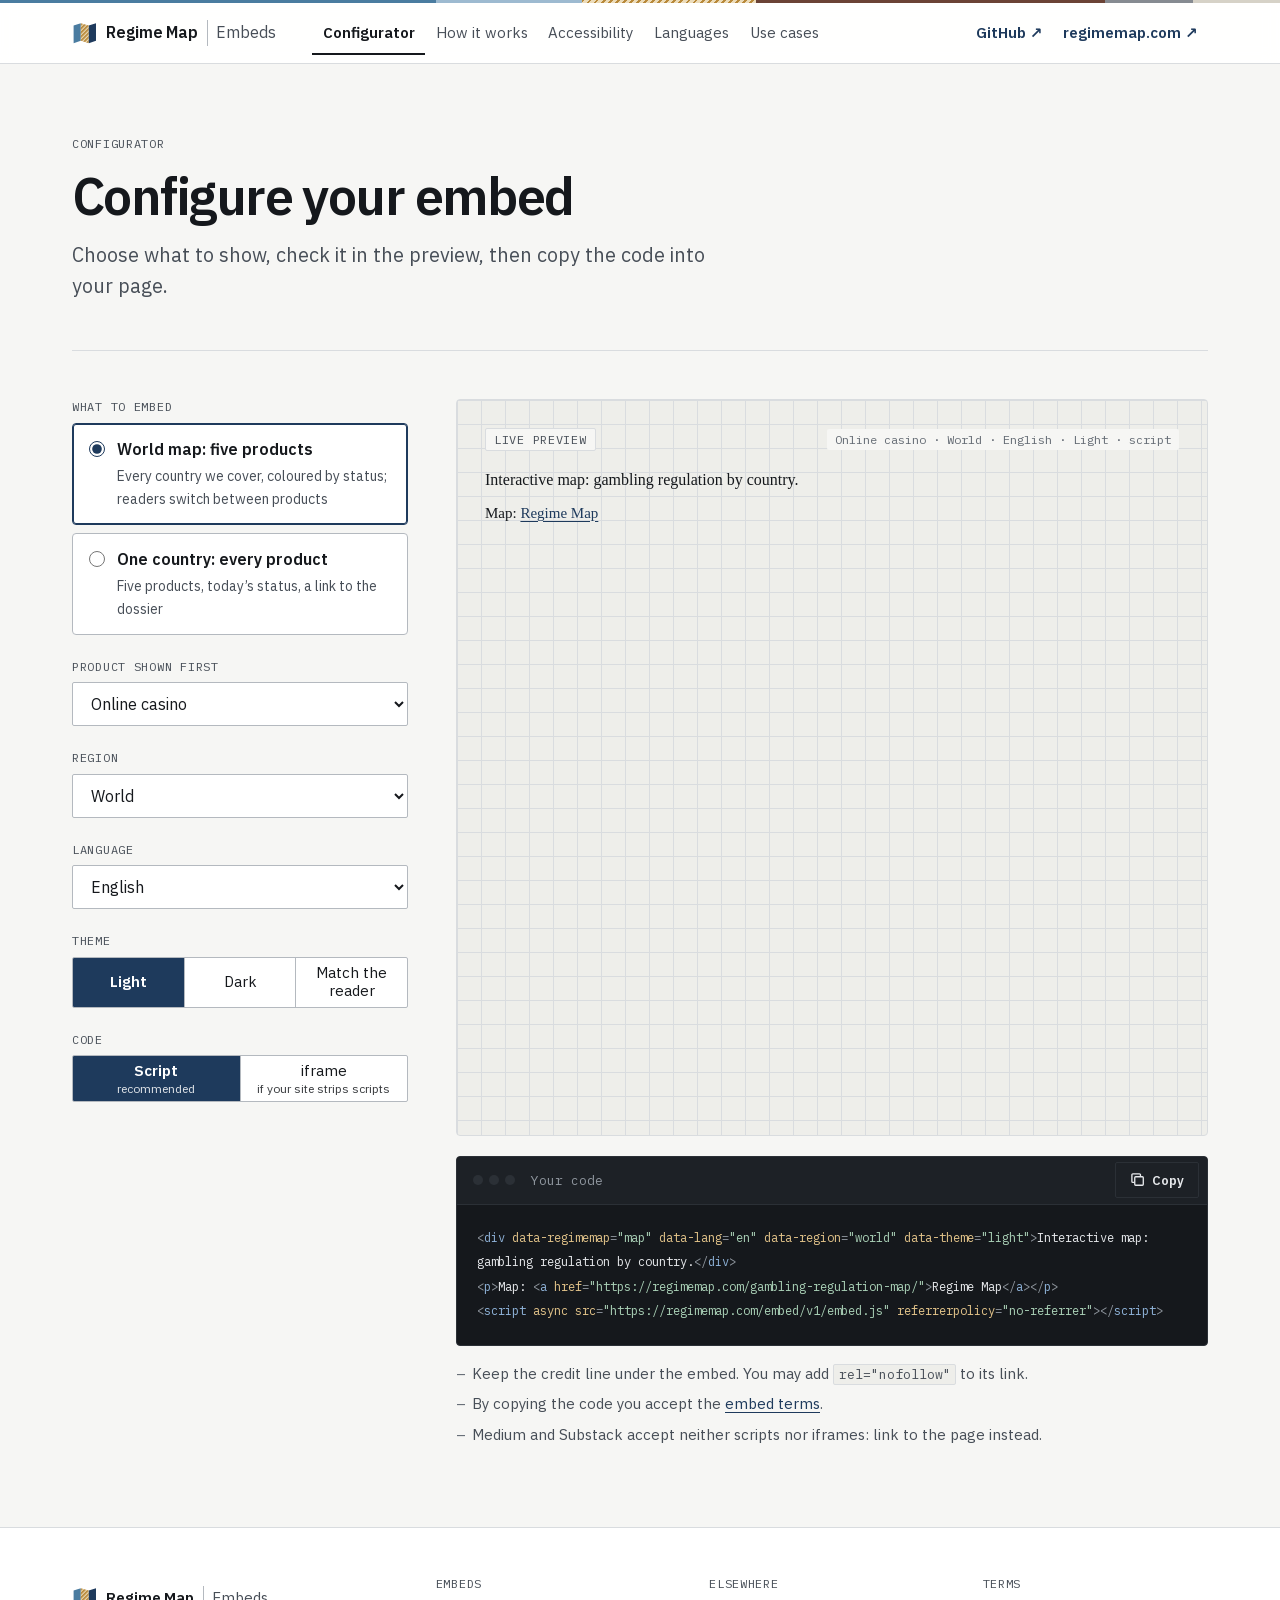
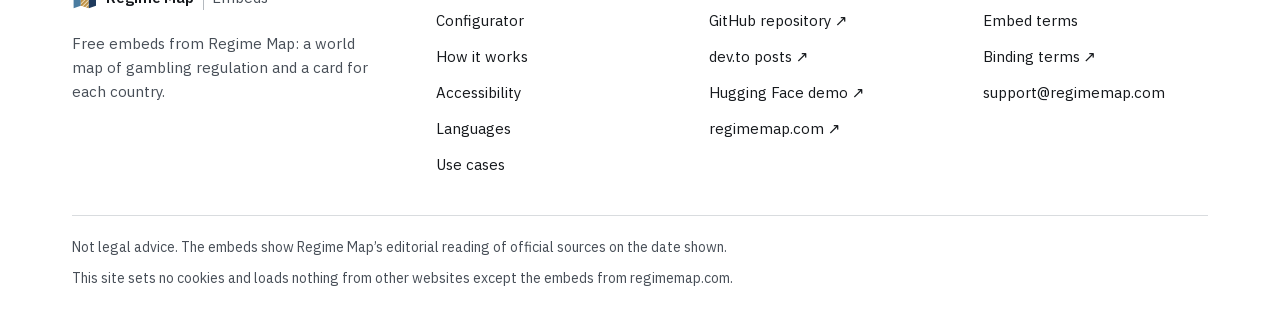
==== configurator/index.html @ 2eb3c9fe "Add configurator page Co-Authored-By: Claude Opus 5.5 <noreply@anthropic.com> Claude-Session: https" ====
<!DOCTYPE html>
<html lang="en">
<head>
<meta charset="utf-8">
<meta name="viewport" content="width=device-width, initial-scale=1">
<title>Configurator · Regime Map Embeds</title>
<meta name="description" content="Configure the Regime Map embed: the world map or one country, product, region, language, theme and code form. Preview it live and copy the code.">
<link rel="canonical" href="https://regimemap.github.io/configurator/">
<meta property="og:type" content="website">
<meta property="og:site_name" content="Regime Map Embeds">
<meta property="og:title" content="Configurator · Regime Map Embeds">
<meta property="og:description" content="Configure the Regime Map embed: the world map or one country, product, region, language, theme and code form. Preview it live and copy the code.">
<meta property="og:url" content="https://regimemap.github.io/configurator/">
<meta property="og:image" content="https://regimemap.github.io/assets/og/og-configurator.png">
<meta property="og:image:width" content="1200">
<meta property="og:image:height" content="630">
<meta name="twitter:card" content="summary_large_image">
<meta name="theme-color" content="#f6f6f4" media="(prefers-color-scheme: light)">
<meta name="theme-color" content="#121417" media="(prefers-color-scheme: dark)">
<link rel="icon" href="../assets/img/favicon.svg" type="image/svg+xml">
<link rel="preload" href="../assets/fonts/plex-sans-400-latin.woff2" as="font" type="font/woff2" crossorigin>
<link rel="stylesheet" href="../assets/site.css?v=20261107">
<script src="../assets/site.js?v=20261107" defer></script>
<script src="../assets/configurator.js?v=20261107" defer></script>
<script async src="https://regimemap.com/embed/v1/embed.js" referrerpolicy="no-referrer"></script>
<script type="application/ld+json">
{
 "@context": "https://schema.org",
 "@type": "WebPage",
 "name": "Configurator",
 "url": "https://regimemap.github.io/configurator/",
 "inLanguage": "en",
 "publisher": {
  "@type": "Organization",
  "name": "Regime Map",
  "url": "https://regimemap.com/"
 }
}
</script>
</head>
<body>
<a class="skip" href="#main">Skip to content</a>
<header class="hd"><div class="stripe" aria-hidden="true"><i></i><i></i><i></i><i></i><i></i><i></i></div>
  <div class="wrap hd-in">
    <a class="brand" href="../"><svg viewBox="0 0 32 32" aria-hidden="true" focusable="false"><defs><pattern id="mk2" patternUnits="userSpaceOnUse" width="3.6" height="3.6" patternTransform="rotate(45)"><rect class="mh1" width="3.6" height="3.6"/><rect class="mh2" x="2.2" width="1.4" height="3.6"/></pattern></defs><polygon class="m1" points="2,7 11,4 11,26 2,29"/><polygon points="11,4 21,7 21,29 11,26" fill="url(#mk2)"/><polygon class="m3" points="21,7 30,4 30,26 21,29"/></svg><b>Regime Map</b><span>Embeds</span></a>
    <nav aria-label="Main"><ul class="nav"><li><a href="../configurator/" aria-current="page">Configurator</a></li><li><a href="../how-it-works/">How it works</a></li><li><a href="../accessibility/">Accessibility</a></li><li><a href="../languages/">Languages</a></li><li><a href="../use-cases/">Use cases</a></li></ul></nav>
    <ul class="hd-ext"><li><a href="https://github.com/regimemap/regimemap-embed-examples">GitHub ↗</a></li><li><a href="https://regimemap.com/">regimemap.com ↗</a></li></ul>
    <details class="menu"><summary>Menu</summary><nav class="menu-panel" aria-label="Main (mobile)"><ul><li><a href="../">Home</a></li><li><a href="../configurator/" aria-current="page">Configurator</a></li><li><a href="../how-it-works/">How it works</a></li><li><a href="../accessibility/">Accessibility</a></li><li><a href="../languages/">Languages</a></li><li><a href="../use-cases/">Use cases</a></li></ul><ul><li><a href="https://github.com/regimemap/regimemap-embed-examples">GitHub ↗</a></li><li><a href="https://regimemap.com/">regimemap.com ↗</a></li></ul></nav></details>
  </div>
</header>
<main id="main"><div class="wrap">
<header class="page-h"><span class="label">Configurator</span><h1>Configure your embed</h1><p>Choose what to show, check it in the preview, then copy the code into your page.</p></header>
<div class="cfg">
<form class="cfg-controls" id="cfg-form" aria-label="Embed options" onsubmit="return false">
  <fieldset id="cfg-kind"><legend class="label">What to embed</legend><div class="cfg-kind"><label><input type="radio" name="kind" value="map" checked><b>World map: five products</b><small>Every country we cover, coloured by status; readers switch between products</small></label><label><input type="radio" name="kind" value="country"><b>One country: every product</b><small>Five products, today’s status, a link to the dossier</small></label></div></fieldset>
  <div class="cfg-field" data-for="map"><label class="label" for="cfg-product">Product shown first</label><select id="cfg-product" name="product"><option value="online_casino">Online casino</option><option value="sports_betting">Sports betting</option><option value="poker">Poker</option><option value="lottery">Lottery</option><option value="land_based">Land-based</option></select></div>
  <div class="cfg-field" data-for="map"><label class="label" for="cfg-region">Region</label><select id="cfg-region" name="region"><option value="world">World</option><option value="europe">Europe</option><option value="americas">Americas</option><option value="africa">Africa</option><option value="asia">Asia and Pacific</option></select></div>
  <div class="cfg-field" data-for="country" hidden><label class="label" for="cfg-country">Country</label><input id="cfg-country" name="country" type="search" list="cfg-countries" value="France" data-iso="FR" autocomplete="off" spellcheck="false" placeholder="Type a country"><datalist id="cfg-countries"><option value="Åland Islands" data-iso="AX"></option><option value="Albania" data-iso="AL"></option><option value="Andorra" data-iso="AD"></option><option value="Angola" data-iso="AO"></option><option value="Argentina" data-iso="AR"></option><option value="Armenia" data-iso="AM"></option><option value="Australia" data-iso="AU"></option><option value="Austria" data-iso="AT"></option><option value="Azerbaijan" data-iso="AZ"></option><option value="Belarus" data-iso="BY"></option><option value="Belgium" data-iso="BE"></option><option value="Bolivia" data-iso="BO"></option><option value="Bosnia &amp; Herzegovina" data-iso="BA"></option><option value="Brazil" data-iso="BR"></option><option value="Bulgaria" data-iso="BG"></option><option value="Canada" data-iso="CA"></option><option value="Cape Verde" data-iso="CV"></option><option value="Chile" data-iso="CL"></option><option value="Colombia" data-iso="CO"></option><option value="Comoros" data-iso="KM"></option><option value="Costa Rica" data-iso="CR"></option><option value="Croatia" data-iso="HR"></option><option value="Cuba" data-iso="CU"></option><option value="Curaçao" data-iso="CW"></option><option value="Cyprus" data-iso="CY"></option><option value="Czech Republic" data-iso="CZ"></option><option value="Denmark" data-iso="DK"></option><option value="Dominican Republic" data-iso="DO"></option><option value="Ecuador" data-iso="EC"></option><option value="El Salvador" data-iso="SV"></option><option value="Equatorial Guinea" data-iso="GQ"></option><option value="Estonia" data-iso="EE"></option><option value="Faroe Islands" data-iso="FO"></option><option value="Finland" data-iso="FI"></option><option value="France" data-iso="FR"></option><option value="Georgia" data-iso="GE"></option><option value="Germany" data-iso="DE"></option><option value="Ghana" data-iso="GH"></option><option value="Gibraltar" data-iso="GI"></option><option value="Greece" data-iso="GR"></option><option value="Guatemala" data-iso="GT"></option><option value="Guernsey" data-iso="GG"></option><option value="Honduras" data-iso="HN"></option><option value="Hong Kong" data-iso="HK"></option><option value="Hungary" data-iso="HU"></option><option value="Iceland" data-iso="IS"></option><option value="India" data-iso="IN"></option><option value="Ireland" data-iso="IE"></option><option value="Isle of Man" data-iso="IM"></option><option value="Italy" data-iso="IT"></option><option value="Japan" data-iso="JP"></option><option value="Jersey" data-iso="JE"></option><option value="Kazakhstan" data-iso="KZ"></option><option value="Kenya" data-iso="KE"></option><option value="Kyrgyzstan" data-iso="KG"></option><option value="Latvia" data-iso="LV"></option><option value="Liechtenstein" data-iso="LI"></option><option value="Lithuania" data-iso="LT"></option><option value="Luxembourg" data-iso="LU"></option><option value="Macau" data-iso="MO"></option><option value="Malta" data-iso="MT"></option><option value="Mexico" data-iso="MX"></option><option value="Moldova" data-iso="MD"></option><option value="Monaco" data-iso="MC"></option><option value="Montenegro" data-iso="ME"></option><option value="Mozambique" data-iso="MZ"></option><option value="Netherlands" data-iso="NL"></option><option value="New Zealand" data-iso="NZ"></option><option value="Nicaragua" data-iso="NI"></option><option value="Nigeria" data-iso="NG"></option><option value="North Macedonia" data-iso="MK"></option><option value="Norway" data-iso="NO"></option><option value="Panama" data-iso="PA"></option><option value="Paraguay" data-iso="PY"></option><option value="Peru" data-iso="PE"></option><option value="Philippines" data-iso="PH"></option><option value="Poland" data-iso="PL"></option><option value="Portugal" data-iso="PT"></option><option value="Puerto Rico" data-iso="PR"></option><option value="Romania" data-iso="RO"></option><option value="Russia" data-iso="RU"></option><option value="San Marino" data-iso="SM"></option><option value="Serbia" data-iso="RS"></option><option value="Singapore" data-iso="SG"></option><option value="Slovakia" data-iso="SK"></option><option value="Slovenia" data-iso="SI"></option><option value="South Africa" data-iso="ZA"></option><option value="South Korea" data-iso="KR"></option><option value="Spain" data-iso="ES"></option><option value="Sweden" data-iso="SE"></option><option value="Switzerland" data-iso="CH"></option><option value="Tajikistan" data-iso="TJ"></option><option value="Turkey" data-iso="TR"></option><option value="Turkmenistan" data-iso="TM"></option><option value="Ukraine" data-iso="UA"></option><option value="United Kingdom" data-iso="GB"></option><option value="United States" data-iso="US"></option><option value="Uruguay" data-iso="UY"></option><option value="Uzbekistan" data-iso="UZ"></option><option value="Venezuela" data-iso="VE"></option></datalist></div>
  <div class="cfg-field"><label class="label" for="cfg-lang">Language</label><select id="cfg-lang" name="lang"><optgroup label="Regime Map’s languages"><option value="en" lang="en">English</option><option value="es" lang="es">Español</option><option value="no" lang="no">Norsk</option><option value="pt" lang="pt">Português</option><option value="ja" lang="ja">日本語</option><option value="ko" lang="ko">한국어</option><option value="ru" lang="ru">Русский</option></optgroup><optgroup label="More languages"><option value="sq" lang="sq">Shqip</option><option value="hy" lang="hy">Հայերեն</option><option value="az" lang="az">Azərbaycanca</option><option value="bg" lang="bg">Български</option><option value="ca" lang="ca">Català</option><option value="zh-Hant" lang="zh-Hant">繁體中文</option><option value="hr" lang="hr">Hrvatski</option><option value="cs" lang="cs">Čeština</option><option value="da" lang="da">Dansk</option><option value="nl" lang="nl">Nederlands</option><option value="et" lang="et">Eesti</option><option value="fi" lang="fi">Suomi</option><option value="fr" lang="fr">Français</option><option value="ka" lang="ka">ქართული</option><option value="de" lang="de">Deutsch</option><option value="el" lang="el">Ελληνικά</option><option value="hu" lang="hu">Magyar</option><option value="is" lang="is">Íslenska</option><option value="it" lang="it">Italiano</option><option value="kk" lang="kk">Қазақ тілі</option><option value="lv" lang="lv">Latviešu</option><option value="lt" lang="lt">Lietuvių</option><option value="mk" lang="mk">Македонски</option><option value="pl" lang="pl">Polski</option><option value="ro" lang="ro">Română</option><option value="sr-Latn" lang="sr-Latn">Srpski</option><option value="sk" lang="sk">Slovenčina</option><option value="sl" lang="sl">Slovenščina</option><option value="sv" lang="sv">Svenska</option><option value="tr" lang="tr">Türkçe</option><option value="uk" lang="uk">Українська</option><option value="uz" lang="uz">Oʻzbekcha</option></optgroup></select></div>
  <fieldset id="cfg-theme"><legend class="label">Theme</legend><div class="seg"><label><input type="radio" name="theme" value="light" checked>Light</label><label><input type="radio" name="theme" value="dark">Dark</label><label><input type="radio" name="theme" value="auto">Match the reader</label></div></fieldset>
  <fieldset id="cfg-form-kind"><legend class="label">Code</legend><div class="seg"><label><input type="radio" name="form" value="script" checked>Script<small>recommended</small></label><label><input type="radio" name="form" value="iframe">iframe<small>if your site strips scripts</small></label></div></fieldset>
</form>
<div class="cfg-out">
  <section class="cfg-preview" aria-labelledby="pv-h"><div class="cfg-preview-h"><h2 class="label" id="pv-h">Live preview</h2><span class="cfg-status" id="cfg-status" aria-live="polite"></span></div><div class="cfg-stage" id="cfg-preview" data-kind="map" data-form="script"></div></section>
  <section aria-labelledby="code-h"><h2 class="sr" id="code-h">Your code</h2><div class="code"><div class="code-h"><span class="dots" aria-hidden="true"><i></i><i></i><i></i></span><span class="fn">Your code</span><button class="copy" id="cfg-copy" type="button" data-copy="#cfg-code"><svg viewBox="0 0 16 16" aria-hidden="true"><rect x="5" y="5" width="9" height="9" rx="1" fill="none" stroke="currentColor" stroke-width="1.4"/><path d="M11 5V3a1 1 0 0 0-1-1H3a1 1 0 0 0-1 1v7a1 1 0 0 0 1 1h2" fill="none" stroke="currentColor" stroke-width="1.4"/></svg><span class="idle">Copy</span><span class="ok">Copied</span><span class="sr sr-live" aria-live="polite"></span></button></div><pre><code id="cfg-code"><span class="t-pun">&lt;</span><span class="t-tag">div</span> <span class="t-attr">data-regimemap</span><span class="t-pun">=</span><span class="t-str">&quot;map&quot;</span> <span class="t-attr">data-lang</span><span class="t-pun">=</span><span class="t-str">&quot;en&quot;</span> <span class="t-attr">data-region</span><span class="t-pun">=</span><span class="t-str">&quot;world&quot;</span> <span class="t-attr">data-theme</span><span class="t-pun">=</span><span class="t-str">&quot;light&quot;</span><span class="t-pun">&gt;</span>Interactive map: gambling regulation by country.<span class="t-pun">&lt;/</span><span class="t-tag">div</span><span class="t-pun">&gt;</span>
<span class="t-pun">&lt;</span><span class="t-tag">p</span><span class="t-pun">&gt;</span>Map: <span class="t-pun">&lt;</span><span class="t-tag">a</span> <span class="t-attr">href</span><span class="t-pun">=</span><span class="t-str">&quot;https://regimemap.com/gambling-regulation-map/&quot;</span><span class="t-pun">&gt;</span>Regime Map<span class="t-pun">&lt;/</span><span class="t-tag">a</span><span class="t-pun">&gt;</span><span class="t-pun">&lt;/</span><span class="t-tag">p</span><span class="t-pun">&gt;</span>
<span class="t-pun">&lt;</span><span class="t-tag">script</span> <span class="t-attr">async</span> <span class="t-attr">src</span><span class="t-pun">=</span><span class="t-str">&quot;https://regimemap.com/embed/v1/embed.js&quot;</span> <span class="t-attr">referrerpolicy</span><span class="t-pun">=</span><span class="t-str">&quot;no-referrer&quot;</span><span class="t-pun">&gt;</span><span class="t-pun">&lt;/</span><span class="t-tag">script</span><span class="t-pun">&gt;</span></code></pre></div>
  <ul class="code-notes"><li>Keep the credit line under the embed. You may add <code>rel="nofollow"</code> to its link.</li><li>By copying the code you accept the <a href="../terms/">embed terms</a>.</li><li>Medium and Substack accept neither scripts nor iframes: link to the page instead.</li></ul></section>
</div>
</div>
</div></main>
<footer class="ft">
  <div class="wrap">
    <div class="ft-in">
      <div><a class="brand" href="../"><svg viewBox="0 0 32 32" aria-hidden="true" focusable="false"><defs><pattern id="mk3" patternUnits="userSpaceOnUse" width="3.6" height="3.6" patternTransform="rotate(45)"><rect class="mh1" width="3.6" height="3.6"/><rect class="mh2" x="2.2" width="1.4" height="3.6"/></pattern></defs><polygon class="m1" points="2,7 11,4 11,26 2,29"/><polygon points="11,4 21,7 21,29 11,26" fill="url(#mk3)"/><polygon class="m3" points="21,7 30,4 30,26 21,29"/></svg><b>Regime Map</b><span>Embeds</span></a><p class="ft-blurb">Free embeds from Regime Map: a world map of gambling regulation and a card for each country.</p></div>
      <nav aria-labelledby="f1"><h2 id="f1">Embeds</h2><ul><li><a href="../configurator/">Configurator</a></li><li><a href="../how-it-works/">How it works</a></li><li><a href="../accessibility/">Accessibility</a></li><li><a href="../languages/">Languages</a></li><li><a href="../use-cases/">Use cases</a></li></ul></nav>
      <nav aria-labelledby="f2"><h2 id="f2">Elsewhere</h2><ul><li><a href="https://github.com/regimemap/regimemap-embed-examples">GitHub repository ↗</a></li><li><a href="https://dev.to/regimemap">dev.to posts ↗</a></li><li><a href="https://huggingface.co/spaces/regimemap/embeds">Hugging Face demo ↗</a></li><li><a href="https://regimemap.com/">regimemap.com ↗</a></li></ul></nav>
      <nav aria-labelledby="f3"><h2 id="f3">Terms</h2><ul><li><a href="../terms/">Embed terms</a></li><li><a href="https://regimemap.com/data-api/#embed-terms">Binding terms ↗</a></li><li><a href="mailto:support@regimemap.com">support@regimemap.com</a></li></ul></nav>
    </div>
    <div class="ft-legal"><p>Not legal advice. The embeds show Regime Map’s editorial reading of official sources on the date shown.</p><p>This site sets no cookies and loads nothing from other websites except the embeds from regimemap.com.</p></div>
  </div>
</footer>
</body>
</html>
---- assets/site.css ----
/* Regime Map Embeds — regimemap.github.io. One stylesheet; tokens from regimemap.com. See DESIGN-NOTES.md. */
@font-face { font-family: "IBM Plex Sans"; font-style: normal; font-weight: 100 700; font-display: swap; src: url(fonts/plex-sans-400-latin.woff2) format("woff2"); unicode-range: U+0000-00FF, U+0131, U+0152-0153, U+02BB-02BC, U+02C6, U+02DA, U+02DC, U+0304, U+0308, U+0329, U+2000-206F, U+20AC, U+2122, U+2191, U+2193, U+2212, U+2215, U+FEFF, U+FFFD; }
@font-face { font-family: "IBM Plex Mono"; font-style: normal; font-weight: 400; font-display: swap; src: url(fonts/plex-mono-400-latin.woff2) format("woff2"); unicode-range: U+0000-00FF, U+0131, U+0152-0153, U+02BB-02BC, U+02C6, U+02DA, U+02DC, U+0304, U+0308, U+0329, U+2000-206F, U+20AC, U+2122, U+2191, U+2193, U+2212, U+2215, U+FEFF, U+FFFD; }

:root {
  color-scheme: light dark;
  --bg: #f6f6f4; --surface: #ffffff; --sunk: #eeeeea; --ink: #15181c; --ink-2: #474e57; --ink-3: #636a73; --rule: #d9dcdf; --rule-2: #b4b9bf;
  --accent: #1e3a5c; --accent-hover: #15304e; --accent-tint: #e7edf3; --on-accent: #ffffff;
  --st-licensed: #4a7ca0; --st-monopoly: #9dbad0; --st-varies: #b8893a; --st-varies-bg: #ecdcba; --st-prohibited: #6b4336; --st-unregulated: #868b91; --st-na: #d6d2c7; --st-none: #eaeae5;
  --code-bg: #15181c; --code-head: #1d2126; --code-ink: #e6e8eb; --code-dim: #8f969e; --code-tag: #8fb3d9; --code-attr: #e3c48a; --code-str: #a9d0b6; --code-rule: #2b3036;
  --mark-1: #4a7ca0; --mark-h1: #b8893a; --mark-h2: #ecdcba; --mark-3: #1e3a5c;
  --sans: "IBM Plex Sans", system-ui, -apple-system, "Segoe UI", "Helvetica Neue", Arial, sans-serif;
  --mono: "IBM Plex Mono", ui-monospace, SFMono-Regular, Menlo, Consolas, monospace;
  --wrap: 76rem; --gutter: clamp(1rem, 4vw, 2.5rem); --tap: 44px;
}
@media (prefers-color-scheme: dark) { :root:not([data-theme=light]) {
  --bg: #121417; --surface: #1a1d21; --sunk: #16191c; --ink: #e6e8eb; --ink-2: #b0b6be; --ink-3: #8f969e; --rule: #30353b; --rule-2: #4a5058;
  --accent: #8fb3d9; --accent-hover: #a9c6e4; --accent-tint: #1f2a36; --on-accent: #121417;
  --st-licensed: #5e90b6; --st-monopoly: #a6c1d4; --st-varies: #c49c52; --st-varies-bg: #4e4127; --st-prohibited: #a2685a; --st-unregulated: #7d848c; --st-na: #50555b; --st-none: #2a2e33;
  --code-bg: #0d0f11; --code-head: #15181b; --code-rule: #262b30;
  --mark-1: #5e90b6; --mark-h1: #c49c52; --mark-h2: #4e4127; --mark-3: #8fb3d9; } }
:root[data-theme=light] { color-scheme: light; }
:root[data-theme=dark] { color-scheme: dark;
  --bg: #121417; --surface: #1a1d21; --sunk: #16191c; --ink: #e6e8eb; --ink-2: #b0b6be; --ink-3: #8f969e; --rule: #30353b; --rule-2: #4a5058;
  --accent: #8fb3d9; --accent-hover: #a9c6e4; --accent-tint: #1f2a36; --on-accent: #121417;
  --st-licensed: #5e90b6; --st-monopoly: #a6c1d4; --st-varies: #c49c52; --st-varies-bg: #4e4127; --st-prohibited: #a2685a; --st-unregulated: #7d848c; --st-na: #50555b; --st-none: #2a2e33;
  --code-bg: #0d0f11; --code-head: #15181b; --code-rule: #262b30;
  --mark-1: #5e90b6; --mark-h1: #c49c52; --mark-h2: #4e4127; --mark-3: #8fb3d9; }

*, *::before, *::after { box-sizing: border-box; }
html { -webkit-text-size-adjust: 100%; text-size-adjust: 100%; scroll-padding-top: 5rem; }
body { margin: 0; background: var(--bg); color: var(--ink); font: 400 1rem/1.6 var(--sans); -webkit-font-smoothing: antialiased; }
h1, h2, h3, h4, p, ul, ol, dl, dd, figure, pre { margin: 0; }
ul, ol { padding: 0; }
img, svg { display: block; max-width: 100%; height: auto; }
a { color: var(--accent); text-decoration-thickness: 1px; text-underline-offset: 0.18em; }
a:hover { color: var(--accent-hover); text-decoration-thickness: 2px; }
:focus-visible { outline: 2px solid var(--accent); outline-offset: 2px; border-radius: 2px; }
h1, h2, h3 { font-weight: 600; letter-spacing: -0.02em; color: var(--ink); text-wrap: balance; }
p, li, dd, td { text-wrap: pretty; }
code, kbd { font-family: var(--mono); font-size: 0.875em; }
:not(pre) > code { padding: 0.1em 0.35em; background: var(--sunk); border: 1px solid var(--rule); border-radius: 2px; white-space: nowrap; }
kbd { display: inline-block; min-width: 1.8em; padding: 0.1em 0.45em; background: var(--surface); border: 1px solid var(--rule-2); border-bottom-width: 2px; border-radius: 4px; text-align: center; font-size: 0.8125rem; }
.wrap { max-width: var(--wrap); margin: 0 auto; padding: 0 var(--gutter); }
.label { font: 400 0.75rem/1.3 var(--mono); letter-spacing: 0.06em; text-transform: uppercase; color: var(--ink-2); }
.sr { position: absolute; width: 1px; height: 1px; overflow: hidden; clip: rect(0 0 0 0); white-space: nowrap; }
.skip { position: absolute; left: 0.5rem; top: -4rem; z-index: 60; padding: 0.6rem 1rem; background: var(--accent); color: var(--on-accent); font-weight: 600; border-radius: 2px; }
.skip:focus { top: 0.5rem; color: var(--on-accent); }

/* status stripe: the brand accent */
.stripe { display: flex; height: 3px; }
.stripe i { flex: 1; background: var(--c); }
.stripe i:nth-child(1) { --c: var(--st-licensed); flex: 3; } .stripe i:nth-child(2) { --c: var(--st-monopoly); }
.stripe i:nth-child(3) { flex: 1.2; background: repeating-linear-gradient(135deg, var(--st-varies) 0 2px, var(--st-varies-bg) 2px 5px); }
.stripe i:nth-child(4) { --c: var(--st-prohibited); flex: 2.4; } .stripe i:nth-child(5) { --c: var(--st-unregulated); flex: 0.6; } .stripe i:nth-child(6) { --c: var(--st-na); flex: 0.6; }

/* ---- header ---- */
.hd { position: sticky; top: 0; z-index: 40; background: color-mix(in srgb, var(--surface) 92%, transparent); backdrop-filter: saturate(1.4) blur(8px); border-bottom: 1px solid var(--rule); }
.hd-in { display: flex; align-items: center; gap: 0.5rem 1.25rem; min-height: 3.75rem; }
.brand { display: inline-flex; align-items: center; gap: 0.55rem; min-height: var(--tap); color: var(--ink); text-decoration: none; white-space: nowrap; }
.brand:hover { color: var(--ink); }
.brand svg { width: 1.6rem; height: 1.6rem; flex: none; }
.brand b { font-weight: 600; letter-spacing: -0.01em; }
.brand span { padding-left: 0.55rem; border-left: 1px solid var(--rule-2); color: var(--ink-2); }
.m1 { fill: var(--mark-1); } .m3 { fill: var(--mark-3); } .mh1 { fill: var(--mark-h1); } .mh2 { fill: var(--mark-h2); }
.nav { display: flex; align-items: center; gap: 0; margin-left: 1rem; list-style: none; }
.nav a, .hd-ext a { display: inline-flex; align-items: center; min-height: var(--tap); padding: 0 0.65rem; color: var(--ink-2); font-size: 0.9375rem; text-decoration: none; white-space: nowrap; }
.nav a:hover, .hd-ext a:hover { color: var(--ink); }
.nav a[aria-current] { color: var(--ink); font-weight: 600; box-shadow: inset 0 -2px 0 var(--ink); }
.hd-ext { display: flex; margin-left: auto; list-style: none; }
.hd-ext a { color: var(--accent); font-weight: 600; }
.menu { display: none; position: relative; margin-left: auto; }
.menu summary { display: inline-flex; align-items: center; gap: 0.5rem; min-height: var(--tap); padding: 0 0.85rem; border: 1px solid var(--rule-2); border-radius: 2px; list-style: none; cursor: pointer; font-size: 0.9375rem; }
.menu summary::-webkit-details-marker { display: none; }
.menu summary::before { content: ""; width: 0.9rem; height: 0.6rem; border-block: 1.5px solid currentColor; background: linear-gradient(currentColor, currentColor) center / 100% 1.5px no-repeat; }
.menu[open] summary::before { border: 0; height: 0.9rem; background: linear-gradient(45deg, transparent 45%, currentColor 45% 55%, transparent 55%), linear-gradient(-45deg, transparent 45%, currentColor 45% 55%, transparent 55%); }
.menu-panel { position: absolute; right: 0; top: calc(100% + 0.5rem); width: min(20rem, calc(100vw - 2rem)); padding: 0.5rem 0; background: var(--surface); border: 1px solid var(--rule-2); border-radius: 4px; }
.menu-panel ul { list-style: none; }
.menu-panel a { display: flex; align-items: center; min-height: var(--tap); padding: 0 1rem; color: var(--ink); text-decoration: none; }
.menu-panel a:hover { background: var(--accent-tint); }
.menu-panel a[aria-current] { font-weight: 600; box-shadow: inset 3px 0 0 var(--ink); }
.menu-panel ul + ul { margin-top: 0.5rem; padding-top: 0.5rem; border-top: 1px solid var(--rule); }
.menu-panel ul + ul a { color: var(--accent); font-weight: 600; }
@media (max-width: 68rem) { .nav, .hd-ext { display: none; } .menu { display: block; } }

/* ---- buttons ---- */
.btns { display: flex; flex-wrap: wrap; gap: 0.75rem; }
.btn { display: inline-flex; align-items: center; justify-content: center; gap: 0.5rem; min-height: var(--tap); padding: 0 1.25rem; border: 1px solid var(--accent); border-radius: 2px; font: 600 0.9375rem/1 var(--sans); text-decoration: none; white-space: nowrap; cursor: pointer; }
.btn--primary { background: var(--accent); color: var(--on-accent); }
.btn--primary:hover { background: var(--accent-hover); border-color: var(--accent-hover); color: var(--on-accent); }
.btn--ghost { background: var(--surface); color: var(--ink); border-color: var(--rule-2); }
.btn--ghost:hover { border-color: var(--ink); color: var(--ink); }
.btn svg { width: 1rem; height: 1rem; }

/* ---- landing hero ---- */
.hero { padding: clamp(2.5rem, 6vw, 5rem) 0 0; }
.hero-top { display: grid; grid-template-columns: minmax(0, 1.25fr) minmax(0, 1fr); gap: 1.5rem clamp(2rem, 5vw, 5rem); align-items: end; }
.hero h1 { font-size: clamp(2.25rem, 1.3rem + 4vw, 4.25rem); line-height: 1.02; letter-spacing: -0.035em; }
.hero-side p { font-size: clamp(1.0625rem, 1rem + 0.3vw, 1.25rem); line-height: 1.5; color: var(--ink-2); }
.hero-side .btns { margin-top: 1.5rem; }
.hero-stage { position: relative; margin-top: clamp(2rem, 4vw, 3rem); padding: clamp(0.75rem, 2.5vw, 2rem); background: var(--sunk); border: 1px solid var(--rule); border-radius: 4px; background-image: linear-gradient(var(--rule) 1px, transparent 1px), linear-gradient(90deg, var(--rule) 1px, transparent 1px); background-size: 32px 32px; background-position: -1px -1px; }
.hero-stage .embed { max-width: 60rem; margin: 0 auto; }
.hero-stage .tag { position: absolute; top: -0.7rem; left: 1rem; padding: 0.15rem 0.5rem; background: var(--bg); border: 1px solid var(--rule); border-radius: 2px; }
@media (max-width: 52rem) { .hero-top { grid-template-columns: minmax(0, 1fr); } }

/* ---- embed slots: paste the official code inside, replacing the comment ---- */
.embed { container-type: inline-size; }
.embed-slot > [data-regimemap="map"], .embed-slot > iframe[src*="/frame/map/"] { display: block; min-height: clamp(360px, 62cqi, 560px); }
.embed-slot > [data-regimemap="country"], .embed-slot > iframe[src*="/frame/country/"] { display: block; min-height: 420px; }
.embed-slot > p { margin-top: 0.5rem; font-size: 0.9375rem; color: var(--ink-2); }
.embed-slot:empty { display: grid; place-items: center; border: 1px dashed var(--rule-2); border-radius: 4px; background: var(--surface); }
.embed-slot:empty::before { content: attr(data-embed); padding: 0.3rem 0.6rem; font: 400 0.75rem/1.3 var(--mono); color: var(--ink-3); }
.embed--map .embed-slot:empty { height: clamp(360px, 62cqi, 560px); }
.embed--card .embed-slot:empty { height: 420px; }

/* ---- sections ---- */
.sec { padding: clamp(3.5rem, 7vw, 6rem) 0; }
.sec + .sec { border-top: 1px solid var(--rule); }
.sec-h { display: grid; gap: 0.75rem; max-width: 46rem; margin-bottom: clamp(1.75rem, 3vw, 2.5rem); }
.sec-h h2 { font-size: clamp(1.75rem, 1.3rem + 1.6vw, 2.5rem); line-height: 1.1; }
.sec-h p { font-size: 1.0625rem; color: var(--ink-2); }
.steps { display: grid; grid-template-columns: repeat(3, minmax(0, 1fr)); gap: 1px; background: var(--rule); border: 1px solid var(--rule); counter-reset: s; list-style: none; }
.steps li { padding: 1.5rem 1.5rem 1.75rem; background: var(--surface); counter-increment: s; }
.steps li::before { content: "0" counter(s); display: block; margin-bottom: 1.25rem; font: 400 0.8125rem/1 var(--mono); color: var(--ink-3); }
.steps h3 { font-size: 1.25rem; }
.steps p { margin-top: 0.5rem; color: var(--ink-2); }
.steps .chips { display: flex; flex-wrap: wrap; gap: 0.35rem; margin-top: 1rem; list-style: none; }
.steps .chips li { padding: 0.15rem 0.5rem; background: var(--sunk); border: 1px solid var(--rule); border-radius: 2px; font: 400 0.75rem/1.5 var(--mono); color: var(--ink-2); counter-increment: none; }
.steps .chips li::before { display: none; }
@media (max-width: 52rem) { .steps { grid-template-columns: minmax(0, 1fr); } }

/* code block */
.code { overflow: hidden; background: var(--code-bg); color: var(--code-ink); border-radius: 4px; border: 1px solid var(--code-rule); }
.code-h { display: flex; align-items: center; gap: 1rem; min-height: 3rem; padding: 0 0.5rem 0 1rem; background: var(--code-head); border-bottom: 1px solid var(--code-rule); }
.code-h .dots { display: flex; gap: 6px; }
.code-h .dots i { width: 10px; height: 10px; border-radius: 50%; background: var(--code-rule); }
.code-h .fn { font: 400 0.8125rem/1 var(--mono); color: var(--code-dim); }
.copy { margin-left: auto; display: inline-flex; align-items: center; gap: 0.45rem; min-height: 2.25rem; padding: 0 0.85rem; background: transparent; color: var(--code-ink); border: 1px solid var(--code-rule); border-radius: 2px; font: 600 0.8125rem/1 var(--sans); cursor: pointer; }
.copy:hover { border-color: var(--code-dim); }
.copy svg { width: 0.95rem; height: 0.95rem; }
.copy .ok { display: none; }
.copy[data-copied] { color: var(--code-str); border-color: var(--code-str); }
.copy[data-copied] .ok { display: inline; } .copy[data-copied] .idle { display: none; }
.code pre { padding: 1.25rem 1.25rem 1.4rem; overflow-x: auto; font: 400 0.875rem/1.75 var(--mono); tab-size: 2; white-space: pre-wrap; word-break: break-word; }
.code pre.nowrap { white-space: pre; word-break: normal; }
.t-tag { color: var(--code-tag); } .t-attr { color: var(--code-attr); } .t-str { color: var(--code-str); } .t-pun { color: var(--code-dim); } .t-com { color: var(--code-dim); font-style: italic; } .t-kw { color: var(--code-tag); }
.code-notes { display: grid; gap: 0.4rem; margin-top: 1rem; list-style: none; font-size: 0.9375rem; color: var(--ink-2); }
.code-notes li { position: relative; padding-left: 1rem; }
.code-notes li::before { content: "–"; position: absolute; left: 0; color: var(--ink-3); }
.snippet { display: grid; grid-template-columns: minmax(0, 1fr) minmax(16rem, 22rem); gap: 2rem clamp(2rem, 4vw, 3.5rem); align-items: start; }
.anatomy { list-style: none; display: grid; border-top: 1px solid var(--ink); }
.anatomy li { display: grid; grid-template-columns: 1.75rem minmax(0, 1fr); gap: 0.75rem; padding: 0.85rem 0; border-bottom: 1px solid var(--rule); font-size: 0.9375rem; color: var(--ink-2); }
.anatomy b { display: block; color: var(--ink); font-weight: 600; }
.anatomy .n { display: grid; place-items: center; width: 1.5rem; height: 1.5rem; border: 1px solid var(--ink-3); border-radius: 50%; font: 400 0.75rem/1 var(--mono); color: var(--ink); }
@media (max-width: 56rem) { .snippet { grid-template-columns: minmax(0, 1fr); } }

/* features */
.features { display: grid; grid-template-columns: repeat(auto-fill, minmax(min(100%, 17rem), 1fr)); gap: 1px; background: var(--rule); border: 1px solid var(--rule); list-style: none; }
.features li { position: relative; padding: 1.5rem 1.4rem 1.6rem; background: var(--surface); }
.features li::before { content: ""; position: absolute; left: 0; top: 0; width: 2.5rem; height: 3px; background: var(--c, var(--st-licensed)); }
.features .k { font: 400 0.75rem/1.3 var(--mono); letter-spacing: 0.06em; text-transform: uppercase; color: var(--ink-3); }
.features h3 { margin-top: 0.75rem; font-size: 1.1875rem; line-height: 1.3; }
.features p { margin-top: 0.4rem; color: var(--ink-2); font-size: 0.9375rem; }
.features .big { display: block; margin-top: 0.5rem; font: 600 2rem/1 var(--sans); letter-spacing: -0.03em; }

.features--7 { grid-template-columns: repeat(4, minmax(0, 1fr)); }
.features--7 li.wide { grid-column: span 2; }
.features--7 li.wide h3 { font-size: 1.75rem; letter-spacing: -0.03em; }
@media (max-width: 64rem) { .features--7 { grid-template-columns: repeat(2, minmax(0, 1fr)); } }
@media (max-width: 40rem) { .features--7 { grid-template-columns: minmax(0, 1fr); } .features--7 li.wide { grid-column: auto; } }
.case-tags { display: flex; flex-wrap: wrap; gap: 0.35rem; margin: -0.75rem 0 1.25rem; list-style: none; }
.case-tags li { padding: 0.1rem 0.45rem; border: 1px solid var(--rule); border-radius: 2px; font: 400 0.75rem/1.5 var(--mono); color: var(--ink-2); }

/* motion strip (gifs) */
.motion { display: grid; grid-template-columns: repeat(auto-fit, minmax(min(100%, 15rem), 1fr)); gap: 1.25rem; list-style: none; }
.motion figure { display: grid; gap: 0.6rem; }
.motion img { width: 100%; aspect-ratio: 800 / 576; object-fit: cover; background: var(--surface); border: 1px solid var(--rule); border-radius: 4px; }
.motion figcaption { font-size: 0.9375rem; color: var(--ink-2); }
.motion figcaption b { display: block; color: var(--ink); font-weight: 600; }

/* cards showcase */
.cards3 { display: grid; grid-template-columns: repeat(3, minmax(0, 1fr)); gap: 1.5rem; align-items: start; }
.cards3 .embed > .label { display: block; margin-bottom: 0.6rem; }
@media (max-width: 60rem) { .cards3 { grid-template-columns: repeat(auto-fit, minmax(min(100%, 18rem), 1fr)); } }

/* use cases */
.cases { display: grid; grid-template-columns: repeat(2, minmax(0, 1fr)); gap: 2rem 1.5rem; list-style: none; }
.case { display: grid; gap: 0.85rem; }
.case .shot { overflow: hidden; background: var(--surface); border: 1px solid var(--rule); border-radius: 4px; }
.case .shot::before { content: ""; display: block; height: 1.75rem; border-bottom: 1px solid var(--rule); background: radial-gradient(circle at 0.85rem 50%, var(--rule-2) 3.5px, transparent 4px), radial-gradient(circle at 1.5rem 50%, var(--rule-2) 3.5px, transparent 4px), radial-gradient(circle at 2.15rem 50%, var(--rule-2) 3.5px, transparent 4px), var(--sunk); }
.case .shot img { width: 100%; }
.case h3 { font-size: 1.125rem; }
.case p { color: var(--ink-2); font-size: 0.9375rem; }
.case .meta { display: flex; flex-wrap: wrap; gap: 0.35rem; list-style: none; }
.case .meta li { padding: 0.1rem 0.45rem; border: 1px solid var(--rule); border-radius: 2px; font: 400 0.75rem/1.5 var(--mono); color: var(--ink-2); }
@media (max-width: 47.9rem) { .cases { grid-template-columns: minmax(0, 1fr); } }

/* faq */
.faq { max-width: 52rem; border-top: 1px solid var(--ink); }
.faq details { border-bottom: 1px solid var(--rule); }
.faq summary { display: flex; align-items: flex-start; gap: 1rem; min-height: var(--tap); padding: 1rem 0; list-style: none; cursor: pointer; font-size: 1.125rem; font-weight: 600; letter-spacing: -0.01em; }
.faq summary::-webkit-details-marker { display: none; }
.faq summary::after { content: "+"; margin-left: auto; flex: none; display: grid; place-items: center; width: 1.75rem; height: 1.75rem; border: 1px solid var(--rule-2); border-radius: 2px; font-weight: 400; color: var(--ink-2); }
.faq details[open] summary::after { content: "−"; }
.faq summary:hover { color: var(--accent); }
.faq details > div { max-width: 44rem; padding: 0 3rem 1.25rem 0; color: var(--ink-2); }
.faq details > div > * + * { margin-top: 0.75em; }

/* cta band */
.cta { display: flex; flex-wrap: wrap; align-items: center; justify-content: space-between; gap: 1.5rem; padding: clamp(1.75rem, 4vw, 2.75rem); background: var(--surface); border: 1px solid var(--rule); border-radius: 4px; }
.cta h2 { font-size: clamp(1.5rem, 1.2rem + 1vw, 2rem); line-height: 1.15; }
.cta p { margin-top: 0.4rem; color: var(--ink-2); }

/* ---- inner pages ---- */
.page-h { padding: clamp(2.5rem, 6vw, 4.5rem) 0 clamp(2rem, 4vw, 3rem); border-bottom: 1px solid var(--rule); }
.page-h .label { display: block; margin-bottom: 1rem; }
.page-h h1 { max-width: 20em; font-size: clamp(2rem, 1.3rem + 3vw, 3.25rem); line-height: 1.06; letter-spacing: -0.03em; }
.page-h p { max-width: 44rem; margin-top: 1rem; font-size: clamp(1.0625rem, 1rem + 0.3vw, 1.25rem); color: var(--ink-2); }
.doc { display: grid; grid-template-columns: 14rem minmax(0, 1fr); gap: 0 clamp(2rem, 5vw, 5rem); padding: clamp(2rem, 4vw, 3rem) 0 5rem; }
.toc { position: sticky; top: 5rem; align-self: start; max-height: calc(100vh - 6rem); overflow: auto; }
.toc .label { display: block; padding-bottom: 0.6rem; border-bottom: 2px solid var(--ink); }
.toc ol { list-style: none; }
.toc li { border-bottom: 1px solid var(--rule); }
.toc a { display: block; padding: 0.45rem 0 0.45rem 0.75rem; border-left: 2px solid transparent; color: var(--ink-2); font-size: 0.875rem; line-height: 1.35; text-decoration: none; }
.toc a:hover { color: var(--ink); }
.toc a[aria-current] { color: var(--ink); font-weight: 600; border-left-color: var(--ink); }
@media (max-width: 64rem) { .doc { grid-template-columns: minmax(0, 1fr); } .toc { display: none; } }
.prose { max-width: 44rem; font-size: 1.0625rem; line-height: 1.7; }
.prose > * + * { margin-top: 1.1em; }
.prose h2 { margin-top: 2.75em; padding-top: 1.5rem; border-top: 1px solid var(--rule); font-size: clamp(1.5rem, 1.25rem + 0.9vw, 1.875rem); line-height: 1.2; scroll-margin-top: 5rem; }
.prose h2:first-child { margin-top: 0; padding-top: 0; border-top: 0; }
.prose h3 { margin-top: 2em; font-size: 1.1875rem; line-height: 1.3; }
.prose ul, .prose ol { padding-left: 1.25em; }
.prose li + li { margin-top: 0.35em; }
.prose .code, .prose figure, .prose .callout, .prose .tbl-wrap { margin-top: 1.5em; margin-bottom: 0.4em; }
.prose figure.wide { max-width: none; width: min(100%, 56rem); }
.prose figcaption, .fig figcaption { margin-top: 0.75rem; font-size: 0.875rem; color: var(--ink-2); }
.prose .code pre { font-size: 0.8125rem; }
.callout { display: grid; grid-template-columns: auto minmax(0, 1fr); gap: 0.25rem 0.85rem; padding: 1rem 1.15rem; background: var(--surface); border: 1px solid var(--rule); border-radius: 4px; font-size: 0.9375rem; }
.callout::before { content: attr(data-kind); grid-row: span 2; align-self: start; padding: 0.1rem 0.45rem; border: 1px solid var(--ink-3); border-radius: 2px; font: 400 0.6875rem/1.5 var(--mono); letter-spacing: 0.06em; text-transform: uppercase; color: var(--ink-2); }
.callout b { color: var(--ink); }
.callout p { color: var(--ink-2); }
.tbl-wrap { overflow-x: auto; }
.tbl { width: 100%; border-collapse: collapse; font-size: 0.9375rem; }
.tbl th, .tbl td { padding: 0.7rem 1rem 0.7rem 0; border-bottom: 1px solid var(--rule); text-align: left; vertical-align: top; }
.tbl thead th { border-bottom: 2px solid var(--ink); font: 400 0.75rem/1.35 var(--mono); letter-spacing: 0.06em; text-transform: uppercase; color: var(--ink-2); }
.tbl td:first-child { white-space: nowrap; }

/* diagrams (inline SVG, themed by classes) */
.dia { width: 100%; height: auto; background: var(--surface); border: 1px solid var(--rule); border-radius: 4px; font-family: var(--sans); }
.dia .bx { fill: var(--surface); stroke: var(--rule-2); stroke-width: 1; }
.dia .bx2 { fill: var(--sunk); stroke: var(--rule-2); stroke-width: 1; }
.dia .acc { fill: var(--accent-tint); stroke: var(--accent); stroke-width: 1.5; }
.dia .dash { fill: none; stroke: var(--ink-3); stroke-width: 1; stroke-dasharray: 4 4; }
.dia .ln { fill: none; stroke: var(--ink-3); stroke-width: 1.25; }
.dia .ar { fill: var(--ink-3); }
.dia .t { fill: var(--ink); font-size: 13px; font-weight: 600; }
.dia .t2 { fill: var(--ink-2); font-size: 12px; }
.dia .m { fill: var(--ink-2); font-family: var(--mono); font-size: 11.5px; }
.dia .ma { fill: var(--accent); font-family: var(--mono); font-size: 11.5px; }
.dia .s1 { fill: var(--st-licensed); } .dia .s2 { fill: var(--st-monopoly); } .dia .s4 { fill: var(--st-prohibited); } .dia .s5 { fill: var(--st-unregulated); }
.dia .bar { fill: var(--accent); }

/* configurator */
.cfg { display: grid; grid-template-columns: minmax(17rem, 21rem) minmax(0, 1fr); gap: 2rem clamp(1.5rem, 4vw, 3rem); align-items: start; padding: clamp(2rem, 4vw, 3rem) 0 5rem; }
.cfg-controls { display: grid; gap: 1.5rem; position: sticky; top: 5rem; }
.cfg-controls fieldset { margin: 0; padding: 0; border: 0; min-width: 0; }
.cfg-controls legend, .cfg-field > label { display: block; margin-bottom: 0.5rem; padding: 0; }
.cfg-field[hidden], .cfg-controls fieldset[hidden] { display: none; }
.cfg-kind { display: grid; gap: 0.5rem; }
.cfg-kind label { display: grid; grid-template-columns: auto minmax(0, 1fr); gap: 0.15rem 0.75rem; padding: 0.85rem 1rem; background: var(--surface); border: 1px solid var(--rule-2); border-radius: 4px; cursor: pointer; }
.cfg-kind label:has(input:checked) { border-color: var(--accent); box-shadow: inset 0 0 0 1px var(--accent); }
.cfg-kind input { margin: 0.25rem 0 0; accent-color: var(--accent); width: 1rem; height: 1rem; }
.cfg-kind b { font-weight: 600; }
.cfg-kind small { grid-column: 2; font-size: 0.875rem; color: var(--ink-2); }
.cfg-field select, .cfg-field input { width: 100%; min-height: var(--tap); padding: 0 0.85rem; background: var(--surface); color: var(--ink); border: 1px solid var(--rule-2); border-radius: 2px; font: 400 1rem/1 var(--sans); }
.cfg-field select:focus-visible, .cfg-field input:focus-visible { outline-offset: 0; }
.seg { display: flex; border: 1px solid var(--rule-2); border-radius: 2px; overflow: hidden; background: var(--surface); }
.seg label { position: relative; flex: 1 1 0; display: grid; place-content: center; min-height: var(--tap); padding: 0.35rem 0.6rem; text-align: center; font-size: 0.9375rem; line-height: 1.25; cursor: pointer; }
.seg label + label { border-left: 1px solid var(--rule-2); }
.seg input { position: absolute; inset: 0; margin: 0; opacity: 0; cursor: pointer; }
.seg label:has(input:checked) { background: var(--accent); color: var(--on-accent); font-weight: 600; }
.seg label:has(input:focus-visible) { outline: 2px solid var(--accent); outline-offset: 2px; z-index: 1; }
.seg small { display: block; font-size: 0.75rem; font-weight: 400; opacity: 0.85; }
.cfg-out { display: grid; gap: 1.25rem; min-width: 0; }
@media (max-width: 56rem) { .cfg { grid-template-columns: minmax(0, 1fr); } .cfg-controls { position: static; } }
.cfg-preview { position: relative; padding: clamp(1rem, 2.5vw, 1.75rem); background: var(--sunk); border: 1px solid var(--rule); border-radius: 4px; background-image: linear-gradient(var(--rule) 1px, transparent 1px), linear-gradient(90deg, var(--rule) 1px, transparent 1px); background-size: 24px 24px; }
.cfg-preview-h { display: flex; flex-wrap: wrap; align-items: center; justify-content: space-between; gap: 0.5rem 1rem; margin-bottom: 1rem; }
.cfg-preview-h .label { padding: 0.15rem 0.5rem; background: var(--bg); border: 1px solid var(--rule); border-radius: 2px; }
.cfg-status { font: 400 0.75rem/1.3 var(--mono); color: var(--ink-3); background: var(--bg); padding: 0.15rem 0.5rem; border-radius: 2px; }
.cfg-stage { container-type: inline-size; margin: 0 auto; font-family: Georgia, "Times New Roman", serif; }
.cfg-stage[data-kind="map"] { min-height: clamp(420px, 70cqi, 640px); }
.cfg-stage[data-kind="country"] { max-width: 24rem; min-height: 520px; }
.cfg-stage[data-form="iframe"][data-kind="country"] { min-height: 520px; }
.cfg-stage > p { margin-top: 0.5rem; font-size: 0.9375rem; color: var(--ink); }
.cfg-stage:empty { display: grid; place-items: center; border: 1px dashed var(--rule-2); border-radius: 4px; background: var(--surface); }
.cfg-stage:empty::before { content: "Live preview"; font: 400 0.75rem/1.3 var(--mono); color: var(--ink-3); }

/* galleries */
.langs-grid { display: grid; grid-template-columns: repeat(auto-fill, minmax(min(100%, 12.5rem), 1fr)); gap: 1.25rem; list-style: none; }
.langs-grid figure { display: grid; gap: 0.5rem; }
.langs-grid img { width: 100%; background: var(--surface); border: 1px solid var(--rule); border-radius: 4px; }
.langs-grid figcaption { display: flex; justify-content: space-between; gap: 0.5rem; font-size: 0.875rem; }
.langs-grid figcaption code { border: 0; background: none; padding: 0; color: var(--ink-3); }
.codes { display: grid; grid-template-columns: repeat(auto-fill, minmax(min(100%, 14rem), 1fr)); gap: 0 2rem; list-style: none; border-top: 1px solid var(--ink); }
.codes li { display: grid; grid-template-columns: 4.5rem minmax(0, 1fr); gap: 0.75rem; align-items: baseline; padding: 0.6rem 0; border-bottom: 1px solid var(--rule); }
.codes code { border: 0; background: none; padding: 0; color: var(--ink-2); font-size: 0.8125rem; }
.codes span { font-weight: 600; }
.codes small { display: block; font-weight: 400; color: var(--ink-3); font-size: 0.8125rem; }
.codes li.core span::after { content: ""; display: inline-block; width: 0.45rem; height: 0.45rem; margin-left: 0.45rem; vertical-align: 0.15em; background: var(--st-licensed); }
.fig { display: grid; gap: 0; }
.fig img { width: 100%; background: var(--surface); border: 1px solid var(--rule); border-radius: 4px; }
.pair { display: grid; grid-template-columns: repeat(2, minmax(0, 1fr)); gap: 1.5rem; }
@media (max-width: 47.9rem) { .pair { grid-template-columns: minmax(0, 1fr); } }
.phone { width: 100%; max-width: 15rem; aspect-ratio: 390 / 760; overflow: hidden; border: 1px solid var(--rule-2); border-radius: 18px; background: var(--surface); }
.phone img { width: 100%; height: 100%; object-fit: cover; object-position: top; border: 0; border-radius: 0; }
.case-row { display: grid; grid-template-columns: minmax(0, 1fr) 15rem; gap: 1.5rem; align-items: start; }
@media (max-width: 47.9rem) { .case-row { grid-template-columns: minmax(0, 1fr); } .case-row .phone { display: none; } }

/* ---- 404 ---- */
.nf { max-width: 40rem; padding: clamp(3rem, 10vw, 7rem) 0; }
.nf .label { display: block; margin-bottom: 1rem; }
.nf h1 { font-size: clamp(2rem, 1.4rem + 2.5vw, 3rem); line-height: 1.08; }
.nf p { margin-top: 1rem; color: var(--ink-2); font-size: 1.125rem; }
.nf ul { margin-top: 2rem; list-style: none; border-top: 1px solid var(--ink); }
.nf li a { display: flex; justify-content: space-between; align-items: center; min-height: 3.25rem; border-bottom: 1px solid var(--rule); color: var(--ink); text-decoration: none; }
.nf li a:hover { color: var(--accent); }

/* ---- footer ---- */
.ft { margin-top: 0; background: var(--surface); border-top: 1px solid var(--rule); font-size: 0.9375rem; }
.ft-in { display: grid; grid-template-columns: minmax(14rem, 1.4fr) repeat(3, minmax(9rem, 1fr)); gap: 2rem 3rem; padding: 3rem 0 2rem; }
.ft h2 { margin-bottom: 0.75rem; font: 400 0.75rem/1.3 var(--mono); letter-spacing: 0.06em; text-transform: uppercase; color: var(--ink-2); }
.ft ul { list-style: none; }
.ft ul a { display: inline-flex; align-items: center; min-height: 2.25rem; color: var(--ink); text-decoration: none; }
.ft ul a:hover { text-decoration: underline; }
.ft-blurb { max-width: 22rem; margin-top: 0.75rem; color: var(--ink-2); }
.ft-legal { display: flex; flex-wrap: wrap; justify-content: space-between; gap: 0.5rem 2rem; padding: 1.25rem 0 2rem; border-top: 1px solid var(--rule); color: var(--ink-2); font-size: 0.875rem; }
@media (max-width: 52rem) { .ft-in { grid-template-columns: 1fr 1fr; } .ft-in > :first-child { grid-column: 1 / -1; } .ft ul a { min-height: var(--tap); } }

@media (prefers-reduced-motion: no-preference) { html { scroll-behavior: smooth; } .btn, .copy, .menu-panel a { transition: background-color .12s, border-color .12s, color .12s; } }
@media (prefers-reduced-motion: reduce) { .motion img[src$=".gif"], .fig img[src$=".gif"] { content-visibility: auto; } }
@media (forced-colors: active) {
  .stripe, .features li::before { forced-color-adjust: none; }
  .code, .code-h, .copy, .steps, .features, .cfg-kind label, .seg, .callout, .cta, .dia, .case .shot { border: 1px solid CanvasText; }
  .seg label:has(input:checked) { background: Highlight; color: HighlightText; }
  .nav a[aria-current], .toc a[aria-current] { text-decoration: underline; border-left-color: Highlight; }
  .btn--primary { border: 2px solid ButtonText; }
  .dia .bx, .dia .bx2, .dia .acc { stroke: CanvasText; }
}
@media print { .hd, .menu, .toc, .ft, .copy { display: none !important; } body { background: #fff; color: #000; } .code { background: #fff; color: #000; border: 1px solid #000; } }
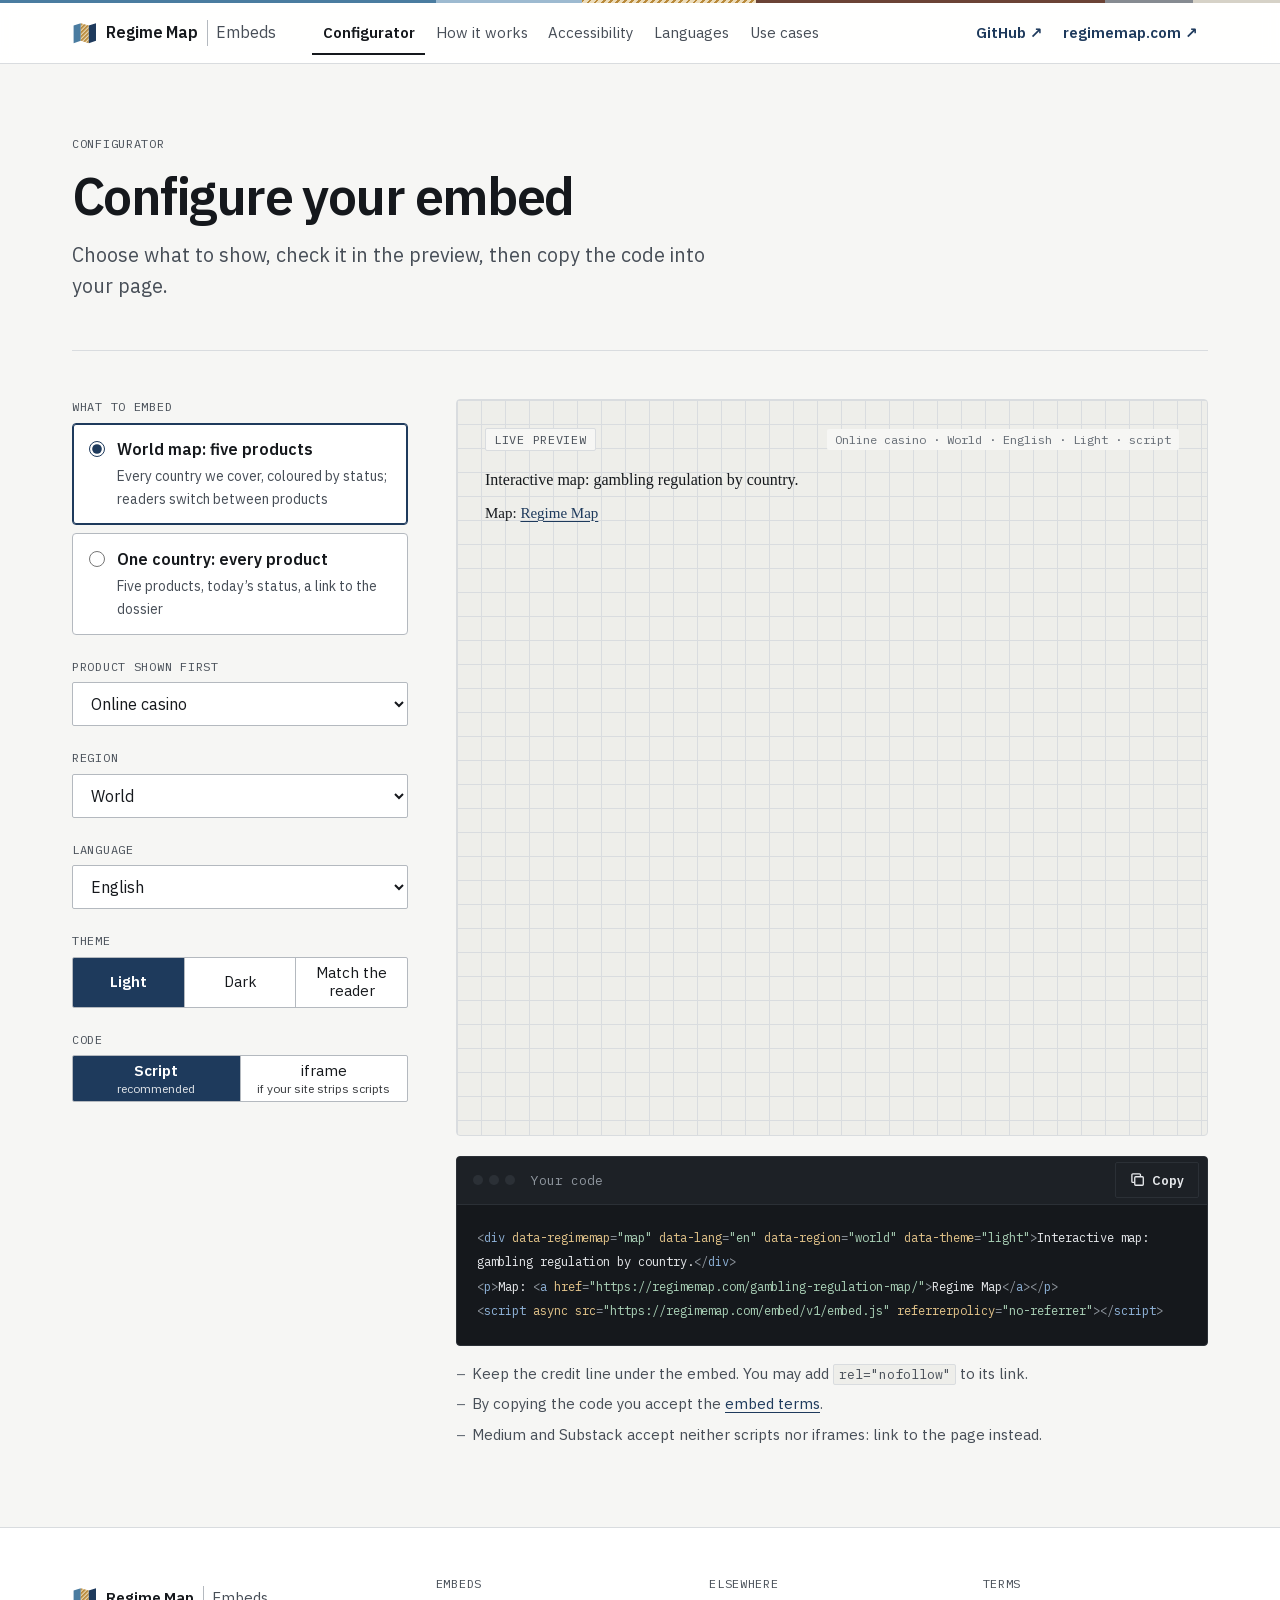
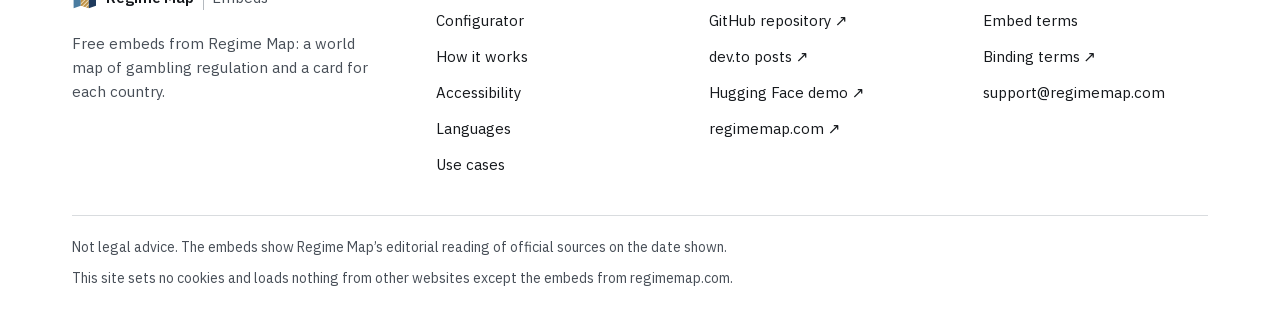
==== commit df157305: "Configurator page: bump the script version Co-Authored-By: Claude Opus 5.5 <noreply@anthropic.com> " ====
--- a/configurator/index.html
+++ b/configurator/index.html
@@ -21,7 +21,7 @@
 <link rel="preload" href="../assets/fonts/plex-sans-400-latin.woff2" as="font" type="font/woff2" crossorigin>
 <link rel="stylesheet" href="../assets/site.css?v=20261107">
 <script src="../assets/site.js?v=20261107" defer></script>
-<script src="../assets/configurator.js?v=20261107" defer></script>
+<script src="../assets/configurator.js?v=20261107b" defer></script>
 <script async src="https://regimemap.com/embed/v1/embed.js" referrerpolicy="no-referrer"></script>
 <script type="application/ld+json">
 {
